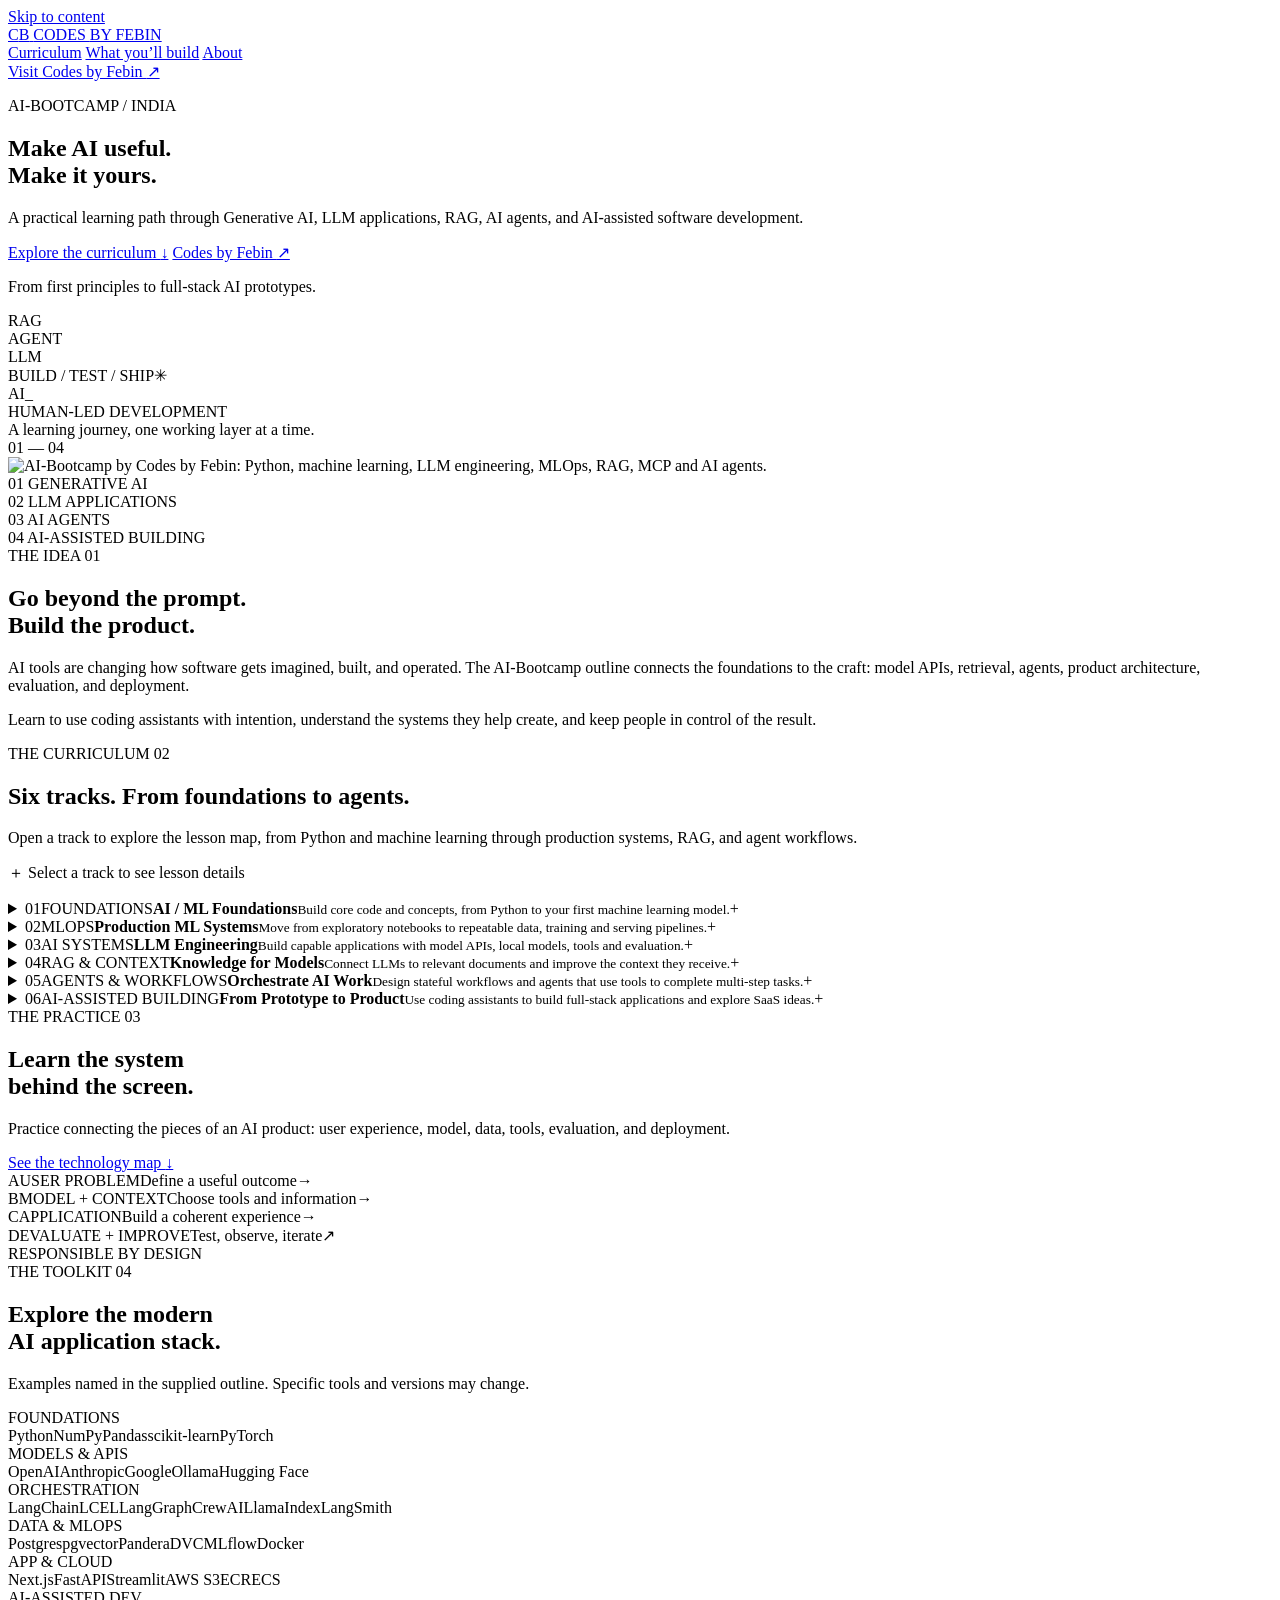
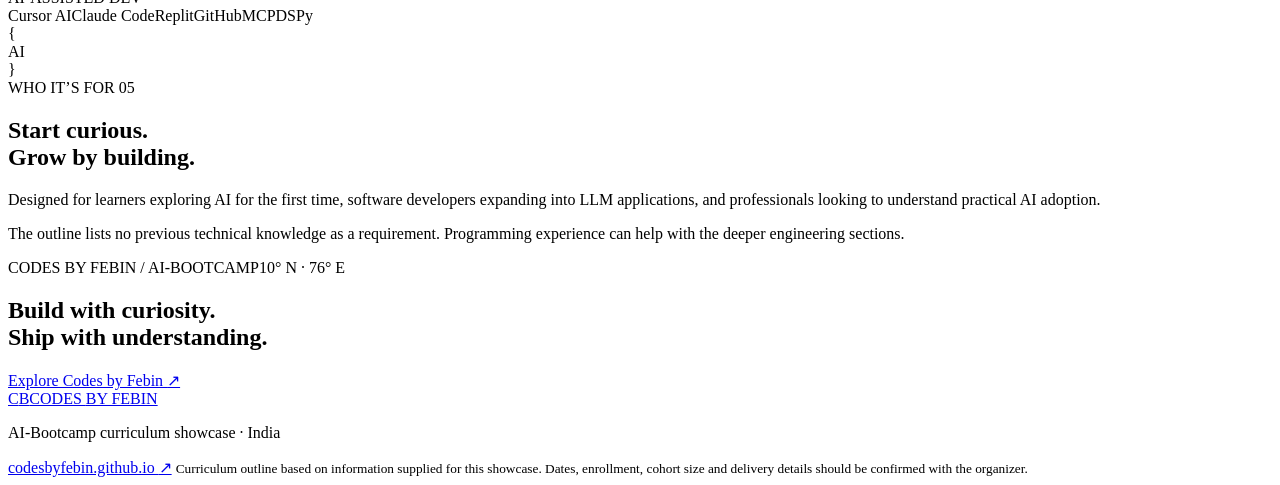
==== site/index.html @ 2dcb8a67 "Add AI-Bootcamp showcase site" ====
<!doctype html>
<html lang="en">
  <head>
    <meta charset="utf-8" />
    <meta name="viewport" content="width=device-width, initial-scale=1" />
    <meta name="theme-color" content="#0b0d0e" />
    <meta name="description" content="Explore the AI-Bootcamp curriculum from Codes by Febin: machine learning, LLM applications, RAG, MLOps and AI agents." />
    <title>AI-Bootcamp — Codes by Febin</title>
    <link rel="preconnect" href="https://fonts.googleapis.com" />
    <link rel="preconnect" href="https://fonts.gstatic.com" crossorigin />
    <link href="https://fonts.googleapis.com/css2?family=DM+Mono:wght@400;500&family=Manrope:wght@400;500;600;700;800&display=swap" rel="stylesheet" />
    <link rel="stylesheet" href="./styles.css" />
    <link rel="stylesheet" href="./curriculum.css" />
  </head>
  <body>
    <a class="skip-link" href="#main">Skip to content</a>
    <header class="site-header">
      <a class="brand" href="#top" aria-label="Codes by Febin home">
        <span class="brand-mark" aria-hidden="true">C<span>B</span></span>
        <span class="brand-name">CODES <span>BY FEBIN</span></span>
      </a>
      <nav class="nav" aria-label="Main navigation">
        <a href="#curriculum">Curriculum</a>
        <a href="#outcomes">What you’ll build</a>
        <a href="#about">About</a>
      </nav>
      <a class="nav-cta" href="https://codesbyfebin.github.io/" target="_blank" rel="noreferrer">Visit Codes by Febin <span aria-hidden="true">↗</span></a>
    </header>

    <main id="main">
      <section class="hero section-wrap" id="top">
        <div class="hero-copy">
          <p class="eyebrow"><span class="live-dot"></span> AI-BOOTCAMP <span class="eyebrow-divider">/</span> INDIA</p>
          <h1>Make AI useful.<br /><span>Make it yours.</span></h1>
          <p class="hero-lede">A practical learning path through Generative AI, LLM applications, RAG, AI agents, and AI-assisted software development.</p>
          <div class="hero-actions">
            <a class="button button-primary" href="#curriculum">Explore the curriculum <span aria-hidden="true">↓</span></a>
            <a class="button button-quiet" href="https://codesbyfebin.github.io/" target="_blank" rel="noreferrer">Codes by Febin <span aria-hidden="true">↗</span></a>
          </div>
          <p class="hero-note">From first principles to full-stack AI prototypes.</p>
        </div>
        <div class="hero-visual" aria-label="Illustration of an AI application workflow">
          <div class="visual-glow"></div>
          <div class="orbit orbit-one"></div><div class="orbit orbit-two"></div>
          <div class="orbit-node node-a"><span>RAG</span></div>
          <div class="orbit-node node-b"><span>AGENT</span></div>
          <div class="orbit-node node-c"><span>LLM</span></div>
          <div class="core-card">
            <div class="core-top"><span class="core-label">BUILD / TEST / SHIP</span><span class="core-spark">✳</span></div>
            <div class="core-symbol">AI<span>_</span></div>
            <div class="core-bottom"><span class="status-dot"></span> HUMAN-LED DEVELOPMENT</div>
          </div>
          <div class="visual-caption">A learning journey, one working layer at a time.</div>
        </div>
        <div class="hero-index" aria-hidden="true">01 <span>—</span> 04</div>
      </section>

      <section class="banner-wrap section-wrap" aria-label="AI-Bootcamp showcase banner">
        <img class="program-banner" src="./assets/ai-bootcamp-banner.svg" alt="AI-Bootcamp by Codes by Febin: Python, machine learning, LLM engineering, MLOps, RAG, MCP and AI agents." />
      </section>

      <section class="signal-strip" aria-label="Boot camp focus areas">
        <div><span>01</span> GENERATIVE AI</div><i></i><div><span>02</span> LLM APPLICATIONS</div><i></i><div><span>03</span> AI AGENTS</div><i></i><div><span>04</span> AI-ASSISTED BUILDING</div>
      </section>

      <section class="intro section-wrap" id="about">
        <div class="section-kicker">THE IDEA <span>01</span></div>
        <div class="intro-grid">
          <h2>Go beyond the prompt.<br /><span>Build the product.</span></h2>
          <div class="intro-text">
            <p>AI tools are changing how software gets imagined, built, and operated. The AI-Bootcamp outline connects the foundations to the craft: model APIs, retrieval, agents, product architecture, evaluation, and deployment.</p>
            <p>Learn to use coding assistants with intention, understand the systems they help create, and keep people in control of the result.</p>
          </div>
        </div>
      </section>

      <section class="curriculum section-wrap" id="curriculum">
        <div class="section-heading">
          <div><div class="section-kicker">THE CURRICULUM <span>02</span></div><h2>Six tracks. From foundations to agents.</h2></div>
          <p>Open a track to explore the lesson map, from Python and machine learning through production systems, RAG, and agent workflows.</p>
        </div>
        <p class="track-hint"><span aria-hidden="true">＋</span> Select a track to see lesson details</p>
        <div class="track-grid">
          <details class="track-card track-lime">
            <summary><span class="track-number">01</span><span class="track-summary"><span class="track-label">FOUNDATIONS</span><strong>AI / ML Foundations</strong><small>Build core code and concepts, from Python to your first machine learning model.</small></span><span class="track-toggle" aria-hidden="true">+</span></summary>
            <ol class="lesson-list">
              <li><b>Python Essentials for AI Engineering</b><span>Data structures, functional patterns, typing, JSON, pathlib, NumPy and Pandas.</span></li>
              <li><b>Mathematics is the Language of AI</b><span>Linear algebra, calculus and probability through practical Python examples.</span></li>
              <li><b>Start Simple: Linear Models</b><span>Build and evaluate an interpretable regression baseline with real data.</span></li>
              <li><b>Essential PyTorch</b><span>Tensors, autograd, data loading, optimizers and complete training loops.</span></li>
            </ol>
          </details>
          <details class="track-card track-violet">
            <summary><span class="track-number">02</span><span class="track-summary"><span class="track-label">MLOPS</span><strong>Production ML Systems</strong><small>Move from exploratory notebooks to repeatable data, training and serving pipelines.</small></span><span class="track-toggle" aria-hidden="true">+</span></summary>
            <ol class="lesson-list">
              <li><b>Understanding Your Data</b><span>Explore distributions, missing values and outliers with Pandas and Seaborn.</span></li>
              <li><b>Data Validation and Pipelines</b><span>Use Pandera, scikit-learn Pipelines and DVC to make preprocessing reliable.</span></li>
              <li><b>Reproducible Training</b><span>Build DVC pipelines, track experiments in MLflow and tune LightGBM models.</span></li>
              <li><b>Model to Service</b><span>Serve a trained model with FastAPI and package it with Docker.</span></li>
              <li><b>Cloud Deployment with AWS</b><span>Work with S3, ECR, ECS and EC2 deployment building blocks.</span></li>
            </ol>
          </details>
          <details class="track-card track-blue">
            <summary><span class="track-number">03</span><span class="track-summary"><span class="track-label">AI SYSTEMS</span><strong>LLM Engineering</strong><small>Build capable applications with model APIs, local models, tools and evaluation.</small></span><span class="track-toggle" aria-hidden="true">+</span></summary>
            <ol class="lesson-list">
              <li><b>Run Models Locally</b><span>Get started with Ollama for private, local AI development.</span></li>
              <li><b>Prompt Engineering</b><span>Use a structured prompt template to improve model instructions.</span></li>
              <li><b>APIs, Structured Output and Tools</b><span>Connect model calls to application logic and typed responses.</span></li>
              <li><b>LangChain Foundations</b><span>Build prompts, Pydantic outputs and a small document RAG pipeline.</span></li>
              <li><b>Model Context Protocol</b><span>Create Python MCP servers and clients, then build a practical todo agent.</span></li>
              <li><b>Dataset Distillation</b><span>Use a teacher model to label data for specialized training and evaluation.</span></li>
              <li><b>Automated Prompt Engineering</b><span>Explore DSPy optimization for a sentiment-analysis workflow.</span></li>
              <li><b>Evaluating LLMs</b><span>Measure quality and reliability rather than relying on impressions.</span></li>
              <li><b>Fine-Tuning LLMs</b><span>Follow a QLoRA workflow from data preparation to evaluation and Hub deployment.</span></li>
            </ol>
          </details>
          <details class="track-card track-orange">
            <summary><span class="track-number">04</span><span class="track-summary"><span class="track-label">RAG &amp; CONTEXT</span><strong>Knowledge for Models</strong><small>Connect LLMs to relevant documents and improve the context they receive.</small></span><span class="track-toggle" aria-hidden="true">+</span></summary>
            <ol class="lesson-list">
              <li><b>Build a Chatbot with Memory</b><span>Create a conversational wellness-coach prototype with LangChain and Streamlit.</span></li>
              <li><b>Cache-Augmented Generation</b><span>Build a local CAG system with LangChain and Ollama.</span></li>
              <li><b>Document Processing</b><span>Extract structured knowledge from PDFs, including images and tables.</span></li>
              <li><b>Effective Chunking</b><span>Compare structure-aware, semantic and model-assisted chunking strategies.</span></li>
              <li><b>Embeddings and Vector Search</b><span>Create semantic search with embeddings and Supabase pgvector.</span></li>
              <li><b>Retrieving the Right Context</b><span>Combine BM25, vector search, reranking and query reformulation such as HyDE.</span></li>
              <li><b>Build a RAG System</b><span>Bring document processing, hybrid search and a local LLM together.</span></li>
            </ol>
          </details>
          <details class="track-card track-mint">
            <summary><span class="track-number">05</span><span class="track-summary"><span class="track-label">AGENTS &amp; WORKFLOWS</span><strong>Orchestrate AI Work</strong><small>Design stateful workflows and agents that use tools to complete multi-step tasks.</small></span><span class="track-toggle" aria-hidden="true">+</span></summary>
            <ol class="lesson-list">
              <li><b>LangGraph: Workflows and Agents</b><span>Build a support-ticket system and compare controlled workflows with flexible agents.</span></li>
              <li><b>Agentic Workflow</b><span>Analyze Reddit posts and generate a report using local models.</span></li>
              <li><b>Talk to Your Database</b><span>Build a database agent with a local LLM, LangChain and Ollama.</span></li>
              <li><b>Local MCP Knowledge Agent</b><span>Make a local-first assistant that can chat with personal files.</span></li>
              <li><b>Agentic RAG Analyst Team</b><span>Coordinate retrieval from market APIs and SEC filings for finance questions.</span></li>
            </ol>
          </details>
          <details class="track-card track-slate">
            <summary><span class="track-number">06</span><span class="track-summary"><span class="track-label">AI-ASSISTED BUILDING</span><strong>From Prototype to Product</strong><small>Use coding assistants to build full-stack applications and explore SaaS ideas.</small></span><span class="track-toggle" aria-hidden="true">+</span></summary>
            <ol class="lesson-list">
              <li><b>Cursor AI and Coding Assistants</b><span>Plan changes, manage context and review generated code with care.</span></li>
              <li><b>Rapid Prototyping</b><span>Explore tools such as v0, Replit and simplified backend services.</span></li>
              <li><b>Full-Stack AI Applications</b><span>Combine a frontend, model API, data store and deployment workflow.</span></li>
              <li><b>LLMOps in Practice</b><span>Bring together testing, evaluation, observability and iteration.</span></li>
            </ol>
          </details>
        </div>
      </section>

      <section class="build section-wrap" id="outcomes">
        <div class="build-copy">
          <div class="section-kicker">THE PRACTICE <span>03</span></div>
          <h2>Learn the system<br />behind the screen.</h2>
          <p>Practice connecting the pieces of an AI product: user experience, model, data, tools, evaluation, and deployment.</p>
          <a class="text-link" href="#stack">See the technology map <span aria-hidden="true">↓</span></a>
        </div>
        <div class="workflow" aria-label="AI product workflow">
          <div class="workflow-row"><span class="workflow-index">A</span><span class="workflow-name">USER PROBLEM</span><span class="workflow-desc">Define a useful outcome</span><span class="workflow-arrow">→</span></div>
          <div class="workflow-row"><span class="workflow-index">B</span><span class="workflow-name">MODEL + CONTEXT</span><span class="workflow-desc">Choose tools and information</span><span class="workflow-arrow">→</span></div>
          <div class="workflow-row"><span class="workflow-index">C</span><span class="workflow-name">APPLICATION</span><span class="workflow-desc">Build a coherent experience</span><span class="workflow-arrow">→</span></div>
          <div class="workflow-row"><span class="workflow-index">D</span><span class="workflow-name">EVALUATE + IMPROVE</span><span class="workflow-desc">Test, observe, iterate</span><span class="workflow-arrow">↗</span></div>
          <div class="workflow-foot"><span class="workflow-led"></span> RESPONSIBLE BY DESIGN</div>
        </div>
      </section>

      <section class="stack section-wrap" id="stack">
        <div class="section-kicker">THE TOOLKIT <span>04</span></div>
        <div class="stack-heading"><h2>Explore the modern<br />AI application stack.</h2><p>Examples named in the supplied outline. Specific tools and versions may change.</p></div>
        <div class="stack-list">
          <div class="stack-row"><span class="stack-label">FOUNDATIONS</span><div class="chips"><span>Python</span><span>NumPy</span><span>Pandas</span><span>scikit-learn</span><span>PyTorch</span></div></div>
          <div class="stack-row"><span class="stack-label">MODELS &amp; APIS</span><div class="chips"><span>OpenAI</span><span>Anthropic</span><span>Google</span><span>Ollama</span><span>Hugging Face</span></div></div>
          <div class="stack-row"><span class="stack-label">ORCHESTRATION</span><div class="chips"><span>LangChain</span><span>LCEL</span><span>LangGraph</span><span>CrewAI</span><span>LlamaIndex</span><span>LangSmith</span></div></div>
          <div class="stack-row"><span class="stack-label">DATA &amp; MLOPS</span><div class="chips"><span>Postgres</span><span>pgvector</span><span>Pandera</span><span>DVC</span><span>MLflow</span><span>Docker</span></div></div>
          <div class="stack-row"><span class="stack-label">APP &amp; CLOUD</span><div class="chips"><span>Next.js</span><span>FastAPI</span><span>Streamlit</span><span>AWS S3</span><span>ECR</span><span>ECS</span></div></div>
          <div class="stack-row"><span class="stack-label">AI-ASSISTED DEV</span><div class="chips"><span>Cursor AI</span><span>Claude Code</span><span>Replit</span><span>GitHub</span><span>MCP</span><span>DSPy</span></div></div>
        </div>
      </section>

      <section class="audience section-wrap">
        <div class="audience-mark" aria-hidden="true">{<br /><span>AI</span><br />}</div>
        <div><div class="section-kicker">WHO IT’S FOR <span>05</span></div><h2>Start curious.<br />Grow by building.</h2></div>
        <div class="audience-copy"><p>Designed for learners exploring AI for the first time, software developers expanding into LLM applications, and professionals looking to understand practical AI adoption.</p><p>The outline lists no previous technical knowledge as a requirement. Programming experience can help with the deeper engineering sections.</p></div>
      </section>

      <section class="closing section-wrap">
        <div class="closing-top"><span class="closing-label">CODES BY FEBIN / AI-BOOTCAMP</span><span class="closing-coordinate">10° N · 76° E</span></div>
        <h2>Build with curiosity.<br /><span>Ship with understanding.</span></h2>
        <a class="button button-primary" href="https://codesbyfebin.github.io/" target="_blank" rel="noreferrer">Explore Codes by Febin <span aria-hidden="true">↗</span></a>
      </section>
    </main>

    <footer class="site-footer section-wrap">
      <a class="brand footer-brand" href="#top" aria-label="Back to top">
        <span class="brand-mark" aria-hidden="true">C<span>B</span></span><span class="brand-name">CODES <span>BY FEBIN</span></span>
      </a>
      <p>AI-Bootcamp curriculum showcase · India</p>
      <a class="footer-link" href="https://codesbyfebin.github.io/" target="_blank" rel="noreferrer">codesbyfebin.github.io <span aria-hidden="true">↗</span></a>
      <small>Curriculum outline based on information supplied for this showcase. Dates, enrollment, cohort size and delivery details should be confirmed with the organizer.</small>
    </footer>
  </body>
</html>
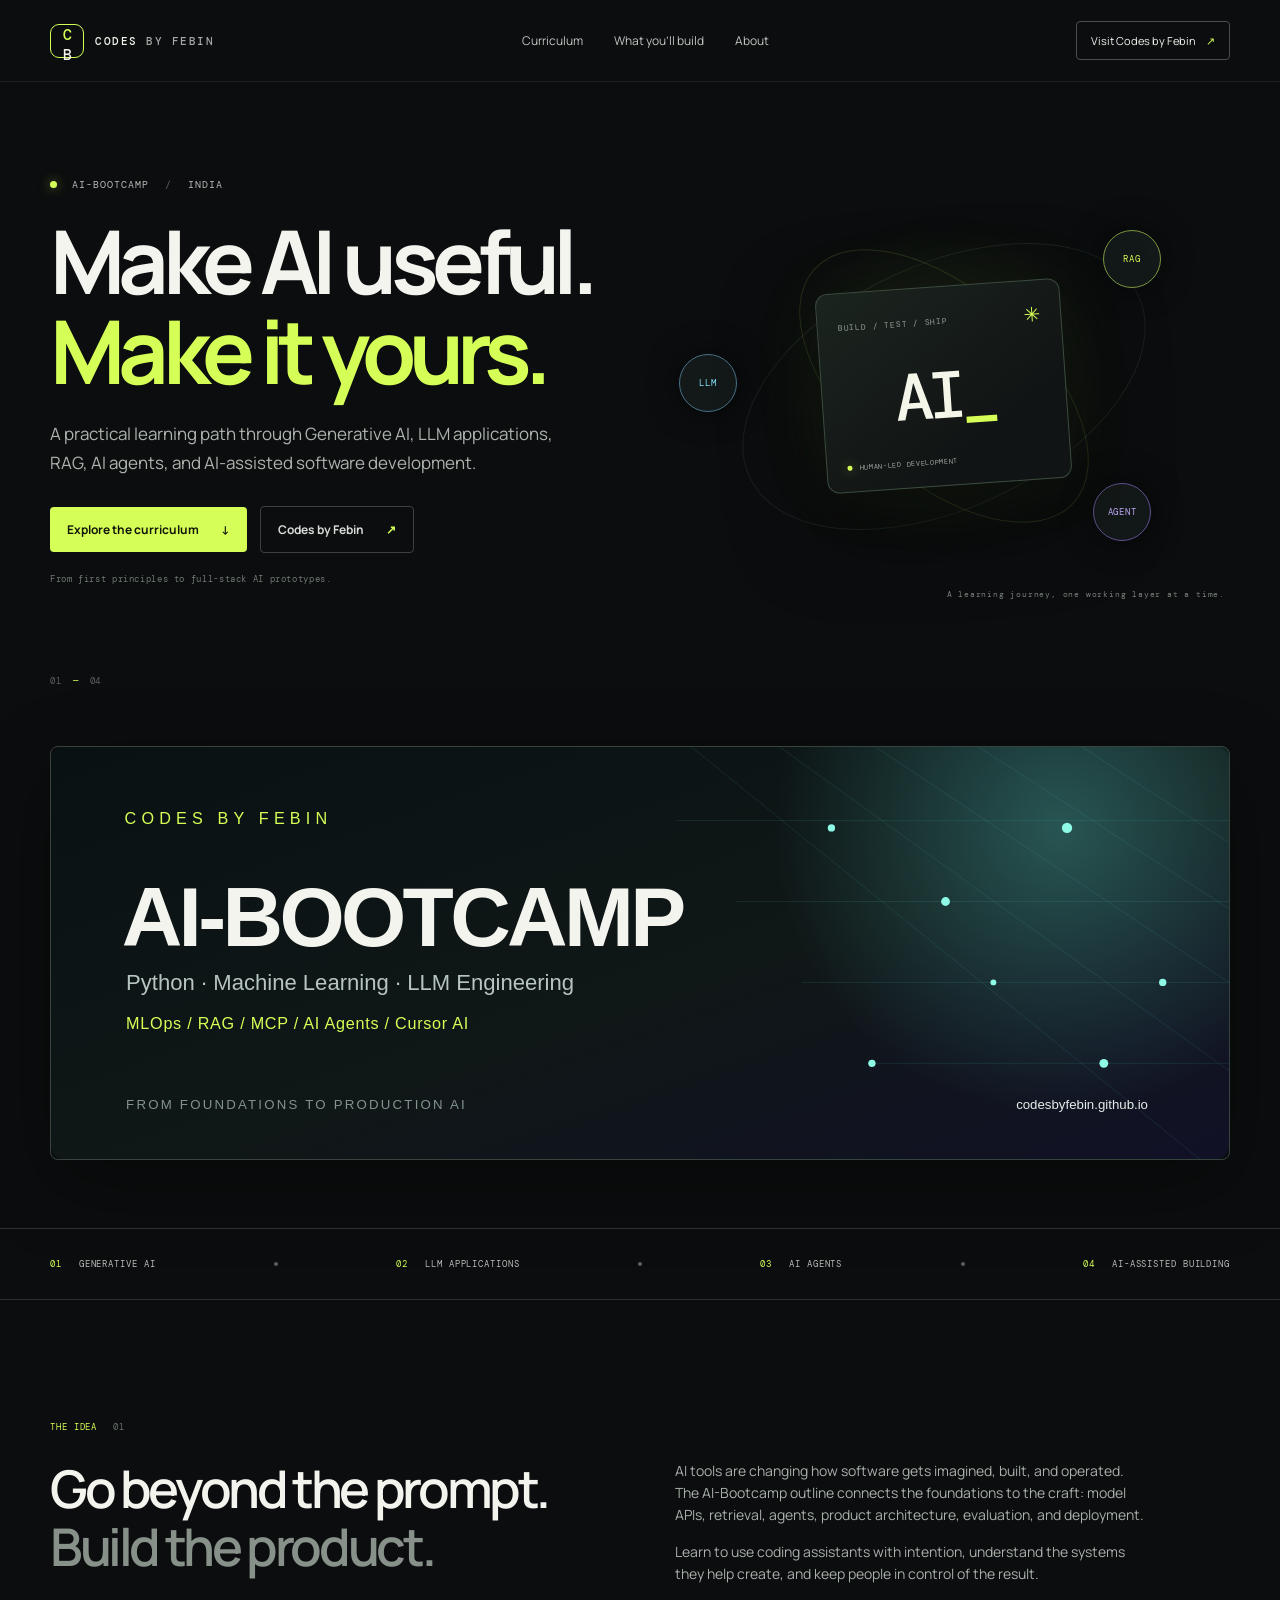
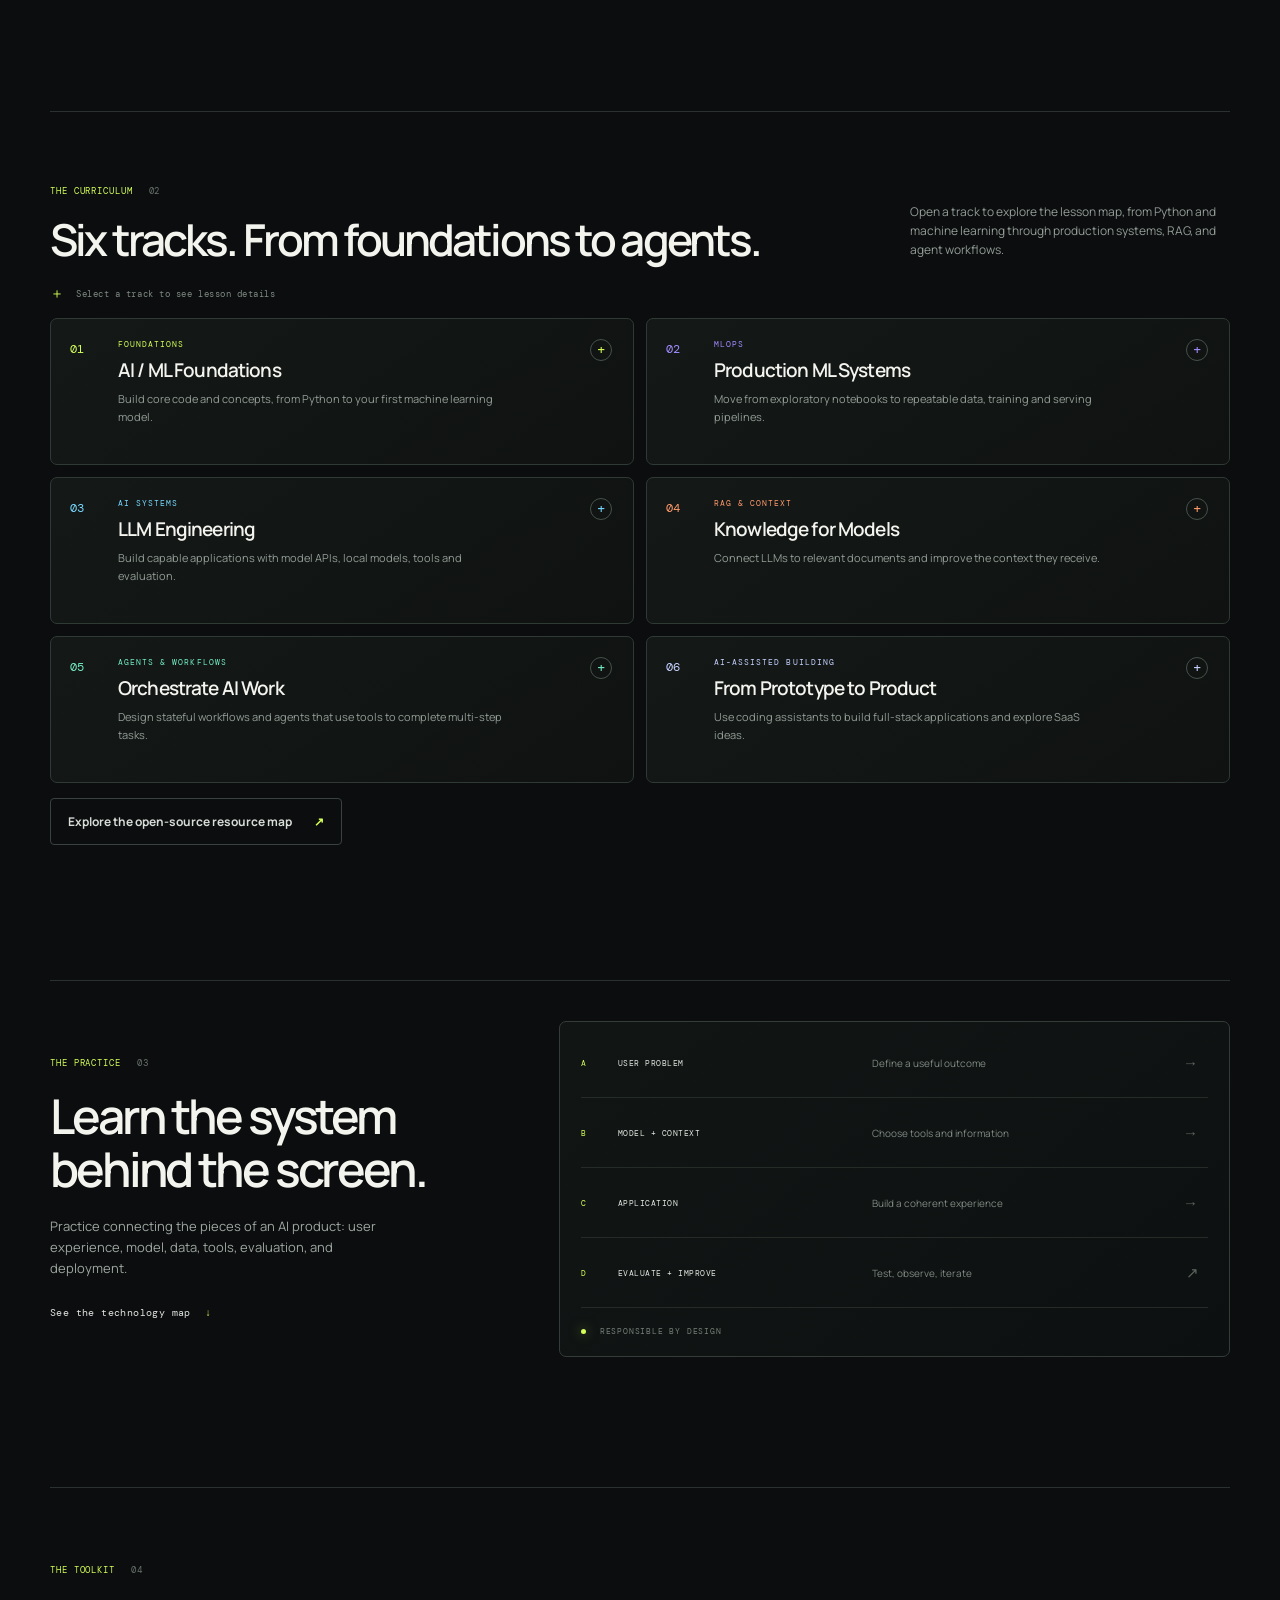
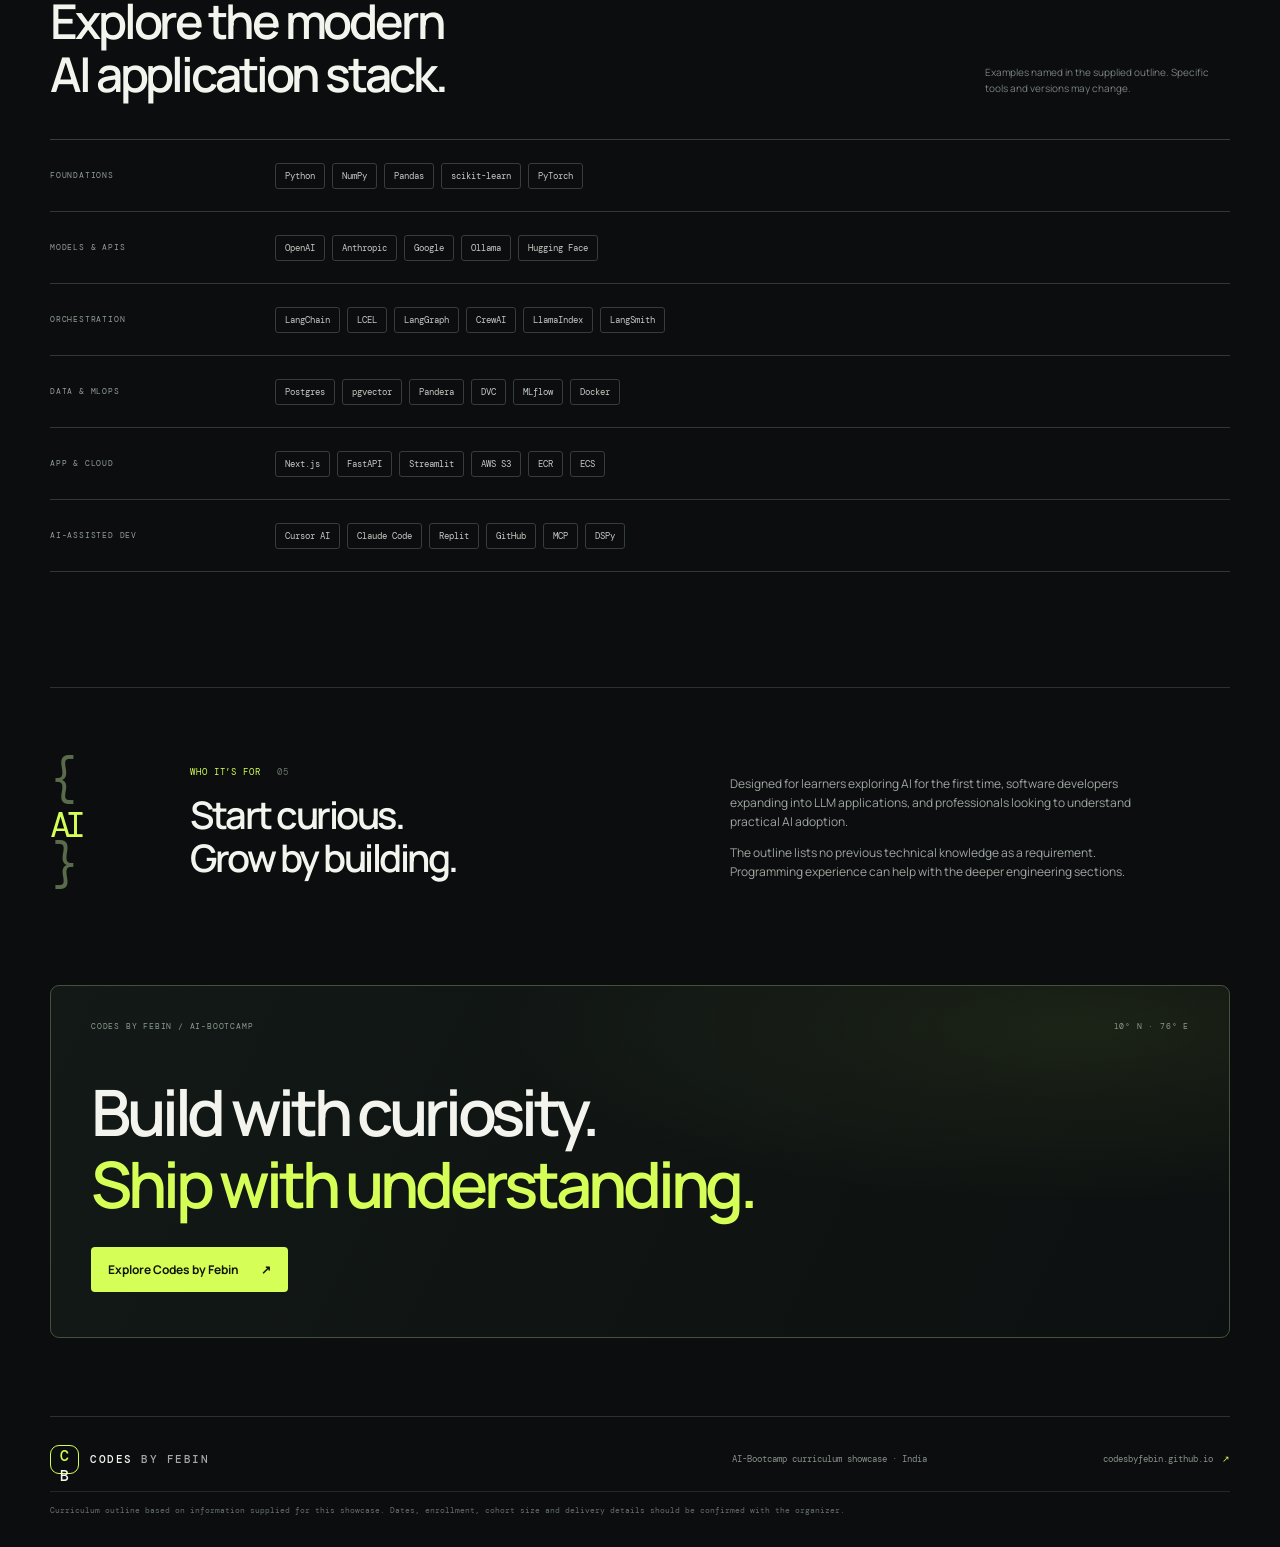
==== commit f5e7834e: "Add curated six-track curriculum and AI resource catalog" ====
--- a/site/index.html
+++ b/site/index.html
@@ -146,7 +146,8 @@
             </ol>
           </details>
         </div>
-      </section>
+      
+        <p><a class="button button-quiet" href="https://github.com/CodesbyFebin/-AI-BOOTCAMP-2026/blob/main/docs/RESOURCE_MAP.md">Explore the open-source resource map <span aria-hidden="true">↗</span></a></p></section>
 
       <section class="build section-wrap" id="outcomes">
         <div class="build-copy">
--- a/site/styles.css
+++ b/site/styles.css
@@ -0,0 +1,3 @@
+:root{--bg:#0b0d0e;--surface:#111516;--ink:#f4f4ef;--muted:#a2a8a4;--line:#2b3130;--lime:#d5ff57;--violet:#a18cff;--blue:#78d9ff;--orange:#ff9a6a;--mono:"DM Mono",monospace;--sans:"Manrope",Arial,sans-serif}*{box-sizing:border-box}html{scroll-behavior:smooth}body{margin:0;background:var(--bg);color:var(--ink);font-family:var(--sans);font-size:15px;line-height:1.6}a{color:inherit;text-decoration:none}.skip-link{position:absolute;left:1rem;top:-5rem;z-index:10;padding:.7rem 1rem;background:var(--lime);color:#10120c}.skip-link:focus{top:1rem}.section-wrap{width:min(1180px,calc(100% - 64px));margin-inline:auto}.site-header{height:82px;padding:0 max(32px,calc((100vw - 1180px)/2));display:flex;align-items:center;justify-content:space-between;border-bottom:1px solid rgba(255,255,255,.08);gap:30px}.brand{display:flex;align-items:center;gap:11px;min-width:max-content}.brand-mark{width:34px;height:34px;border:1px solid var(--lime);border-radius:9px;display:grid;place-items:center;color:var(--lime);font:500 15px var(--mono);letter-spacing:-3px;padding-right:3px}.brand-mark span{color:var(--ink)}.brand-name{font:500 11px var(--mono);letter-spacing:.14em}.brand-name span{color:var(--muted)}.nav{display:flex;gap:31px;color:#c1c6c1;font-size:12px}.nav a:hover,.footer-link:hover{color:var(--lime)}.nav-cta{font-size:11px;border:1px solid #484f4d;border-radius:4px;padding:10px 14px;white-space:nowrap}.nav-cta span,.text-link span{color:var(--lime);margin-left:8px}.hero{min-height:630px;display:grid;grid-template-columns:1.03fr .97fr;align-items:center;position:relative;padding-top:40px;padding-bottom:62px}.hero-copy{position:relative;z-index:1}.eyebrow,.section-kicker,.card-tag,.core-label,.core-bottom,.visual-caption,.hero-note,.hero-index,.closing-label,.closing-coordinate,.workflow-row,.workflow-foot,.stack-label{font-family:var(--mono);letter-spacing:.1em}.eyebrow{font-size:10px;color:#b3bcb5;margin:0 0 22px}.live-dot,.status-dot,.workflow-led{display:inline-block;width:7px;height:7px;border-radius:50%;background:var(--lime);box-shadow:0 0 12px #d5ff5788;margin-right:8px}.eyebrow-divider{padding:0 9px;color:#56605b}.hero h1{font-size:clamp(52px,7vw,88px);line-height:1.03;letter-spacing:-.075em;margin:0 0 24px;font-weight:700}.hero h1 span{color:var(--lime)}.hero-lede{max-width:510px;color:#adb4ae;font-size:17px;line-height:1.7;margin:0 0 28px}.hero-actions{display:flex;align-items:center;gap:13px;flex-wrap:wrap}.button{display:inline-flex;align-items:center;gap:22px;border-radius:4px;padding:13px 17px;font-size:12px;font-weight:700;transition:transform .2s ease,background .2s ease}.button:hover{transform:translateY(-2px)}.button-primary{background:var(--lime);color:#12150a}.button-primary:hover{background:#e1ff83}.button-quiet{color:#d7dcd7;border:1px solid #3a4240}.button-quiet span{color:var(--lime)}.hero-note{font-size:9px;color:#707a73;margin-top:19px;letter-spacing:.07em}.hero-visual{height:440px;position:relative;display:grid;place-items:center}.visual-glow{position:absolute;width:350px;height:350px;border-radius:50%;background:radial-gradient(circle,#93d96018 0,transparent 68%);filter:blur(10px)}.orbit{position:absolute;border:1px solid #7f9a7a25;border-radius:50%;transform:rotate(-25deg)}.orbit-one{width:430px;height:245px}.orbit-two{width:350px;height:190px;transform:rotate(42deg);border-color:#c4ff5d24}.core-card{position:relative;width:245px;height:200px;border:1px solid #3c4c3f;background:linear-gradient(145deg,#1b241f,#111414 72%);border-radius:12px;box-shadow:0 28px 90px #0008,0 0 80px #ccff5510;padding:18px 20px;display:flex;flex-direction:column;justify-content:space-between;transform:rotate(-4deg)}.core-top,.core-bottom{display:flex;align-items:center;justify-content:space-between}.core-label{font-size:8px;color:#94a29a}.core-spark{font-size:20px;color:var(--lime)}.core-symbol{font:500 66px var(--mono);letter-spacing:-.1em;color:#f3f6e9;text-align:center;line-height:1}.core-symbol span{color:var(--lime);animation:blink 1.15s steps(2,start) infinite}.core-bottom{font-size:7px;color:#9da9a0;justify-content:flex-start}.status-dot{width:5px;height:5px;margin-right:7px}.orbit-node{position:absolute;width:58px;height:58px;display:grid;place-items:center;background:#131918;border:1px solid #38423d;border-radius:50%;color:#cad3c9;font:9px var(--mono);letter-spacing:.08em;box-shadow:0 0 30px #0008}.node-a{top:64px;right:69px;color:var(--lime);border-color:#7d9741}.node-b{bottom:65px;right:79px;color:#c2adff;border-color:#625291}.node-c{top:188px;left:21px;color:#8ce3ff;border-color:#497286}.visual-caption{position:absolute;bottom:5px;right:5px;color:#78817b;font-size:8px}.hero-index{position:absolute;bottom:24px;left:0;color:#59625d;font-size:9px}.hero-index span{padding:0 5px;color:var(--lime)}.signal-strip{height:72px;padding:0 max(32px,calc((100vw - 1180px)/2));border-top:1px solid var(--line);border-bottom:1px solid var(--line);display:flex;align-items:center;justify-content:space-between;color:#b6bdb7;font:9px var(--mono);letter-spacing:.1em}.signal-strip div span{color:var(--lime);margin-right:11px}.signal-strip i{width:4px;height:4px;background:#58605b;border-radius:50%}.intro{padding-top:120px;padding-bottom:125px}.section-kicker{color:var(--lime);font-size:9px;margin-bottom:25px}.section-kicker span{color:#69736c;margin-left:10px}.intro-grid{display:grid;grid-template-columns:1fr 1fr;gap:70px;align-items:start}.intro h2,.section-heading h2,.build h2,.stack h2,.audience h2,.closing h2{font-size:clamp(32px,4.1vw,52px);line-height:1.12;letter-spacing:-.065em;margin:0;font-weight:600}.intro h2 span{color:#87918a}.intro-text{max-width:470px;color:#a8b0aa;font-size:14px}.intro-text p:first-child{margin-top:0}.intro-text p:last-child{margin-bottom:0}.curriculum{padding:72px 0 120px;border-top:1px solid var(--line)}.section-heading{display:flex;justify-content:space-between;align-items:end;gap:40px;margin-bottom:37px}.section-heading .section-kicker{margin-bottom:17px}.section-heading p{color:#939d96;font-size:12px;max-width:320px;margin:0 0 5px}.section-heading h2{font-size:clamp(30px,3.6vw,44px)}.curriculum-grid{display:grid;grid-template-columns:repeat(2,1fr);gap:14px}.curriculum-card{position:relative;min-height:305px;border-radius:8px;padding:22px 25px 25px;overflow:hidden;color:#11140f}.card-lime{background:var(--lime)}.card-violet{background:var(--violet)}.card-blue{background:var(--blue)}.card-orange{background:var(--orange)}.card-top{display:flex;justify-content:space-between;align-items:center}.part-number{font:13px var(--mono);opacity:.65}.card-tag{font-size:8px;opacity:.75}.curriculum-card h3{font-size:29px;line-height:1.12;letter-spacing:-.06em;margin:27px 0 11px}.curriculum-card p{font-size:11px;line-height:1.6;max-width:390px;margin:0 0 14px;opacity:.8}.curriculum-card ul{list-style:none;padding:0;margin:0;display:grid;gap:4px;font-size:10px}.curriculum-card li:before{content:"↳";margin-right:8px;opacity:.6}.card-arrow{position:absolute;bottom:21px;right:24px;font-size:20px;opacity:.6}.build{display:grid;grid-template-columns:.78fr 1.22fr;gap:80px;align-items:center;padding-top:40px;padding-bottom:130px;border-top:1px solid var(--line)}.build-copy .section-kicker{margin-bottom:18px}.build h2{font-size:clamp(34px,4.1vw,48px)}.build-copy p{max-width:345px;color:#9ea7a0;font-size:13px;margin:20px 0}.text-link{font:10px var(--mono);letter-spacing:.04em;color:#e1e5e0}.workflow{border:1px solid #343c38;border-radius:7px;padding:6px 21px;background:linear-gradient(140deg,#111615,#0d1010)}.workflow-row{height:70px;display:grid;grid-template-columns:25px 1.2fr 1.5fr 22px;align-items:center;border-bottom:1px solid #252c28;gap:12px;font-size:8px;letter-spacing:.06em}.workflow-index{color:var(--lime)}.workflow-name{color:#e1e7df}.workflow-desc{color:#7f8a82;font:10px var(--sans);letter-spacing:0}.workflow-arrow{color:#59645c;font-size:15px}.workflow-row:last-of-type .workflow-arrow{color:var(--lime)}.workflow-foot{padding:17px 0 12px;color:#758078;font-size:8px}.workflow-led{width:5px;height:5px}.stack{padding-top:75px;padding-bottom:115px;border-top:1px solid var(--line)}.stack .section-kicker{margin-bottom:16px}.stack-heading{display:flex;justify-content:space-between;align-items:end;margin-bottom:38px;gap:30px}.stack h2{font-size:clamp(34px,4vw,48px)}.stack-heading p{font-size:10px;color:#79837c;max-width:245px;margin-bottom:5px}.stack-list{border-top:1px solid #36403a}.stack-row{min-height:72px;border-bottom:1px solid #303834;display:grid;grid-template-columns:205px 1fr;align-items:center;gap:20px}.stack-label{font-size:8px;color:#929d95}.chips{display:flex;gap:7px;flex-wrap:wrap}.chips span{font:9px var(--mono);padding:6px 9px;border:1px solid #353f39;border-radius:3px;color:#c3cbc4}.audience{display:grid;grid-template-columns:100px 1fr 1fr;gap:40px;align-items:center;padding-top:70px;padding-bottom:100px;border-top:1px solid var(--line)}.audience-mark{font:48px/.88 var(--mono);color:#596b4b;letter-spacing:-.12em}.audience-mark span{color:var(--lime);font-size:35px}.audience .section-kicker{margin-bottom:14px}.audience h2{font-size:38px}.audience-copy{color:#9ea7a0;font-size:12px;max-width:430px}.audience-copy p:last-child{margin-bottom:0}.closing{padding:35px 40px 45px;border:1px solid #46513b;border-radius:9px;background:radial-gradient(ellipse at 88% 12%,#caff5612,transparent 40%),linear-gradient(115deg,#121916,#0d1010);margin-bottom:78px}.closing-top{display:flex;justify-content:space-between;color:#8d9b90;font:8px var(--mono);letter-spacing:.12em}.closing h2{font-size:clamp(34px,5.5vw,64px);margin:45px 0 28px}.closing h2 span{color:var(--lime)}.site-footer{border-top:1px solid var(--line);padding-top:27px;padding-bottom:30px;display:grid;grid-template-columns:1fr 1fr auto;gap:8px 20px;align-items:center}.footer-brand .brand-mark{width:29px;height:29px}.site-footer p,.footer-link{font:9px var(--mono);color:#89928b}.site-footer p{text-align:center}.footer-link{text-align:right}.footer-link span{color:var(--lime);margin-left:4px}.site-footer small{grid-column:1/-1;color:#657069;font:8px/1.6 var(--mono);padding-top:12px;border-top:1px solid #222a25;margin-top:9px}@keyframes blink{to{visibility:hidden}}@media(max-width:860px){.site-header{padding-inline:24px}.nav{gap:17px}.section-wrap{width:calc(100% - 48px)}.hero{min-height:580px;grid-template-columns:1fr .78fr}.hero-visual{transform:scale(.86);margin-inline:-25px}.hero h1{font-size:clamp(50px,7.5vw,70px)}.signal-strip{padding-inline:24px}.signal-strip div{font-size:8px}.build{gap:36px}.audience{grid-template-columns:68px 1fr 1fr;gap:24px}.stack-row{grid-template-columns:160px 1fr}}@media(max-width:640px){.site-header{height:auto;min-height:72px;padding:15px 20px;flex-wrap:wrap;gap:13px}.brand-name{font-size:10px}.nav{order:3;width:100%;justify-content:space-between;border-top:1px solid #252c28;padding-top:12px;gap:10px}.nav a{font-size:10px}.nav-cta{font-size:9px;padding:8px 10px}.section-wrap{width:calc(100% - 40px)}.hero{display:block;padding-top:65px;padding-bottom:46px;min-height:unset}.hero h1{font-size:clamp(49px,14vw,72px)}.hero-lede{font-size:15px}.hero-visual{height:320px;transform:none;margin:25px 0 12px}.orbit-one{width:min(360px,95vw);height:210px}.orbit-two{width:min(300px,80vw);height:170px}.core-card{transform:scale(.85) rotate(-4deg)}.node-a{right:20px;top:34px}.node-b{right:29px;bottom:30px}.node-c{left:7px}.visual-caption{font-size:7px;right:4px;bottom:0}.hero-index{display:none}.signal-strip{height:auto;padding:18px 20px;display:grid;grid-template-columns:1fr 1fr;gap:15px;font-size:8px}.signal-strip i{display:none}.intro{padding-top:78px;padding-bottom:83px}.intro-grid{grid-template-columns:1fr;gap:17px}.intro h2,.section-heading h2,.build h2,.stack h2{font-size:36px}.curriculum{padding-top:60px;padding-bottom:83px}.section-heading{display:block}.section-heading p{margin-top:15px}.curriculum-grid{grid-template-columns:1fr}.curriculum-card{min-height:280px}.build{grid-template-columns:1fr;gap:30px;padding-bottom:82px}.workflow{padding-inline:13px}.workflow-row{grid-template-columns:18px 1.1fr 1.3fr 15px;gap:7px;font-size:7px}.workflow-desc{font-size:9px}.stack{padding-top:62px;padding-bottom:75px}.stack-heading{display:block}.stack-heading p{margin-top:16px}.stack-row{grid-template-columns:1fr;gap:8px;padding:14px 0}.stack-label{font-size:8px}.chips span{font-size:8px;padding:5px 7px}.audience{grid-template-columns:50px 1fr;gap:20px;padding-top:55px;padding-bottom:70px}.audience-mark{font-size:35px}.audience-mark span{font-size:27px}.audience h2{font-size:31px}.audience-copy{grid-column:2;font-size:11px}.closing{padding:26px 22px 30px;margin-bottom:54px}.closing-top{font-size:7px}.closing h2{font-size:clamp(34px,10vw,48px);margin:40px 0 25px}.site-footer{grid-template-columns:1fr auto;gap:7px}.site-footer p{grid-row:2;grid-column:1;text-align:left;margin:2px 0}.footer-link{grid-column:2;grid-row:1/3;font-size:8px}.site-footer small{font-size:7px}}@media(prefers-reduced-motion:reduce){html{scroll-behavior:auto}*,*::before,*::after{animation-duration:.01ms!important;animation-iteration-count:1!important;transition-duration:.01ms!important}}
+
+.banner-wrap{margin-top:34px;margin-bottom:68px}.program-banner{display:block;width:100%;height:auto;border:1px solid #37443e;border-radius:8px;box-shadow:0 24px 80px #0005}@media(max-width:640px){.banner-wrap{margin-top:15px;margin-bottom:45px}.program-banner{border-radius:5px}}
--- a/site/curriculum.css
+++ b/site/curriculum.css
@@ -0,0 +1 @@
+.track-hint{margin:-17px 0 15px;color:#7f8b82;font:9px var(--mono);letter-spacing:.06em}.track-hint span{color:var(--lime);font-size:14px;vertical-align:-1px;margin-right:6px}.track-grid{display:grid;grid-template-columns:repeat(2,minmax(0,1fr));gap:12px}.track-card{align-self:start;background:linear-gradient(145deg,#141918,#0f1211);border:1px solid #303a34;border-radius:7px;overflow:hidden;transition:border-color .2s ease,transform .2s ease}.track-card:hover,.track-card[open]{border-color:#65734e}.track-card summary{list-style:none;cursor:pointer;display:grid;grid-template-columns:34px 1fr 24px;gap:14px;align-items:start;padding:20px 19px;min-height:145px}.track-card summary::-webkit-details-marker{display:none}.track-card summary:focus-visible{outline:2px solid var(--lime);outline-offset:-4px;border-radius:7px}.track-number{font:12px var(--mono);color:var(--track-accent);padding-top:2px}.track-summary{display:flex;flex-direction:column}.track-label{font:8px var(--mono);letter-spacing:.13em;color:var(--track-accent);margin-bottom:10px}.track-summary strong{font-size:19px;line-height:1.22;letter-spacing:-.045em;font-weight:600}.track-summary small{font:11px/1.55 var(--sans);color:#929d95;margin-top:8px;max-width:390px}.track-toggle{width:22px;height:22px;border:1px solid #465148;border-radius:50%;display:grid;place-items:center;color:var(--track-accent);font:14px var(--mono);transition:transform .2s ease,background .2s ease}.track-card[open] .track-toggle{transform:rotate(45deg);background:#222b21}.track-lime{--track-accent:var(--lime)}.track-violet{--track-accent:var(--violet)}.track-blue{--track-accent:var(--blue)}.track-orange{--track-accent:var(--orange)}.track-mint{--track-accent:#73edc4}.track-slate{--track-accent:#c6d2ff}.lesson-list{counter-reset:lesson;list-style:none;margin:0;padding:0 19px 16px 67px;border-top:1px solid #252d28}.lesson-list li{counter-increment:lesson;position:relative;padding:13px 0 11px;border-bottom:1px solid #232a25}.lesson-list li:last-child{border-bottom:0}.lesson-list li::before{content:counter(lesson,decimal-leading-zero);position:absolute;left:-44px;top:15px;color:#68756b;font:8px var(--mono)}.lesson-list b{display:block;color:#dbe1db;font-size:11px;font-weight:600;line-height:1.4}.lesson-list span{display:block;color:#89958c;font-size:10px;line-height:1.55;margin-top:4px}@media(max-width:640px){.track-grid{grid-template-columns:1fr}.track-card summary{min-height:unset;padding:17px 15px;grid-template-columns:28px 1fr 22px;gap:10px}.track-summary strong{font-size:18px}.lesson-list{padding-left:54px;padding-right:14px}.lesson-list li::before{left:-34px}}
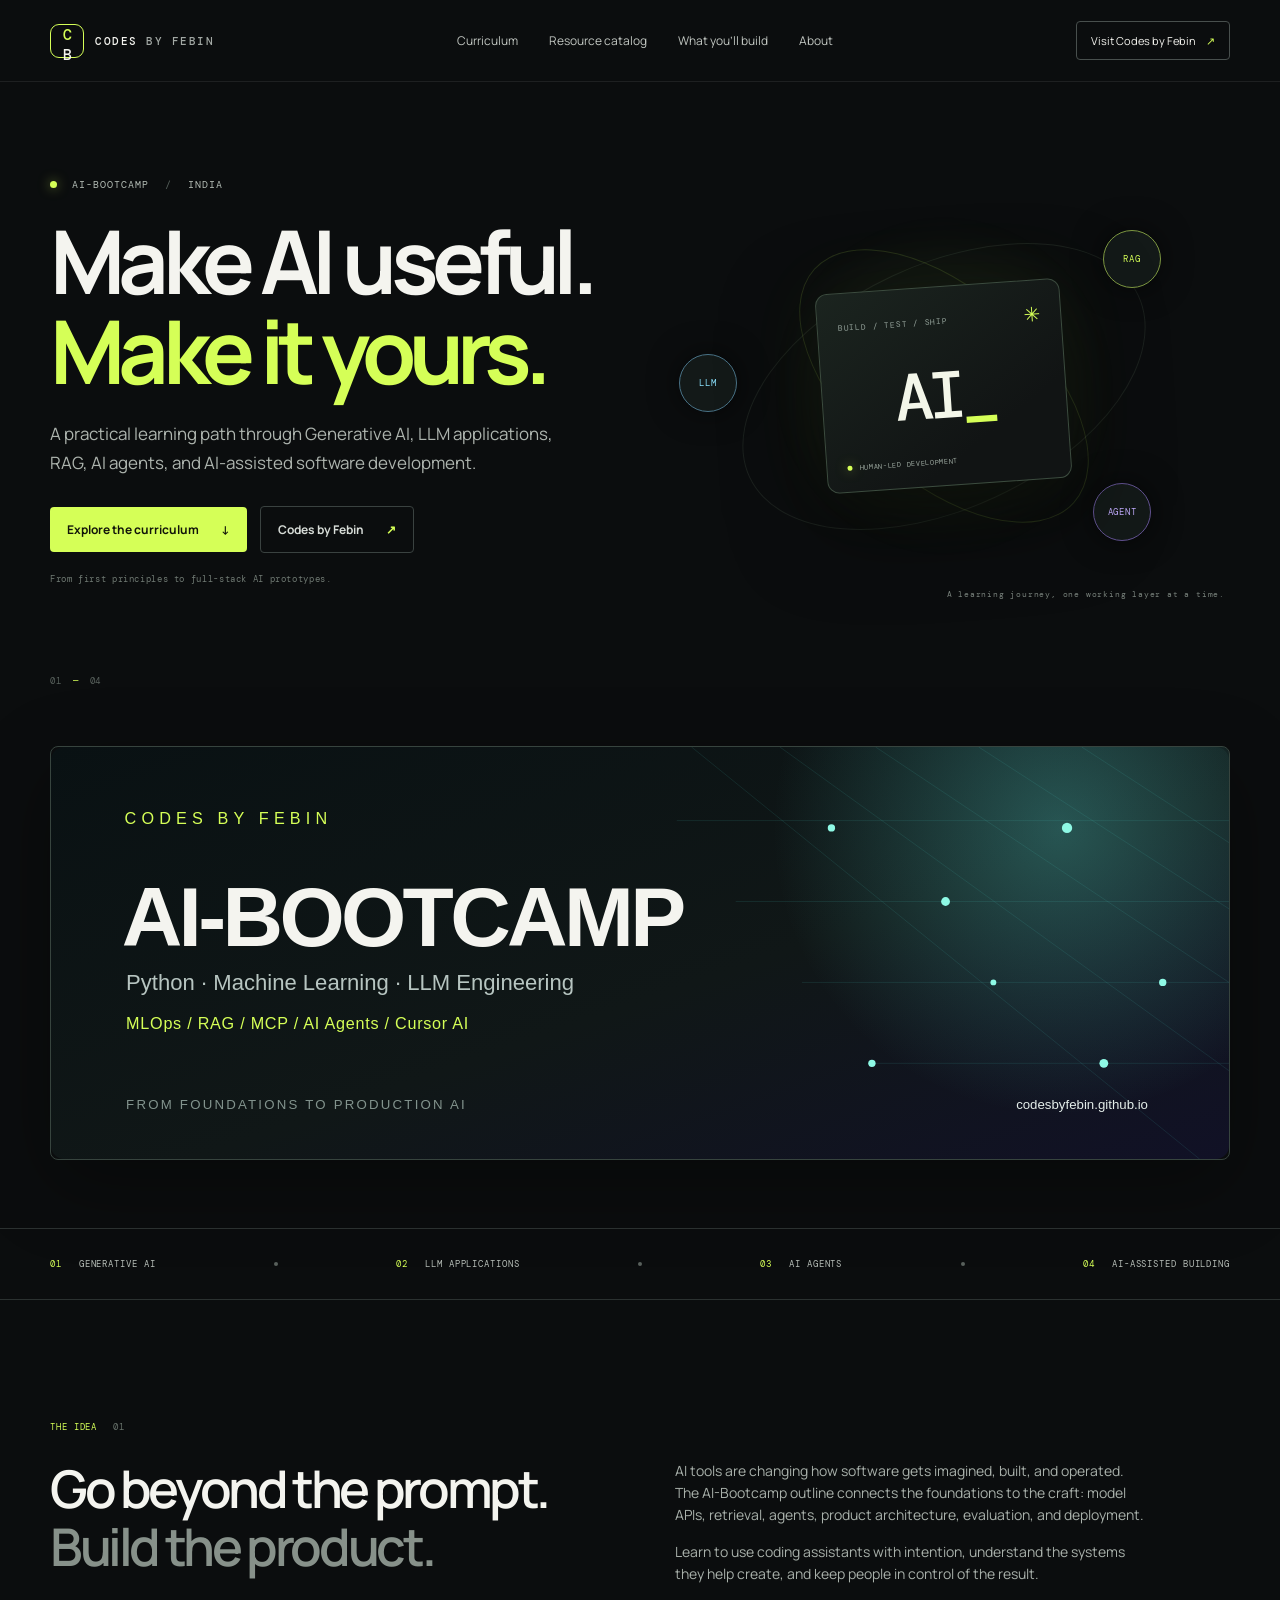
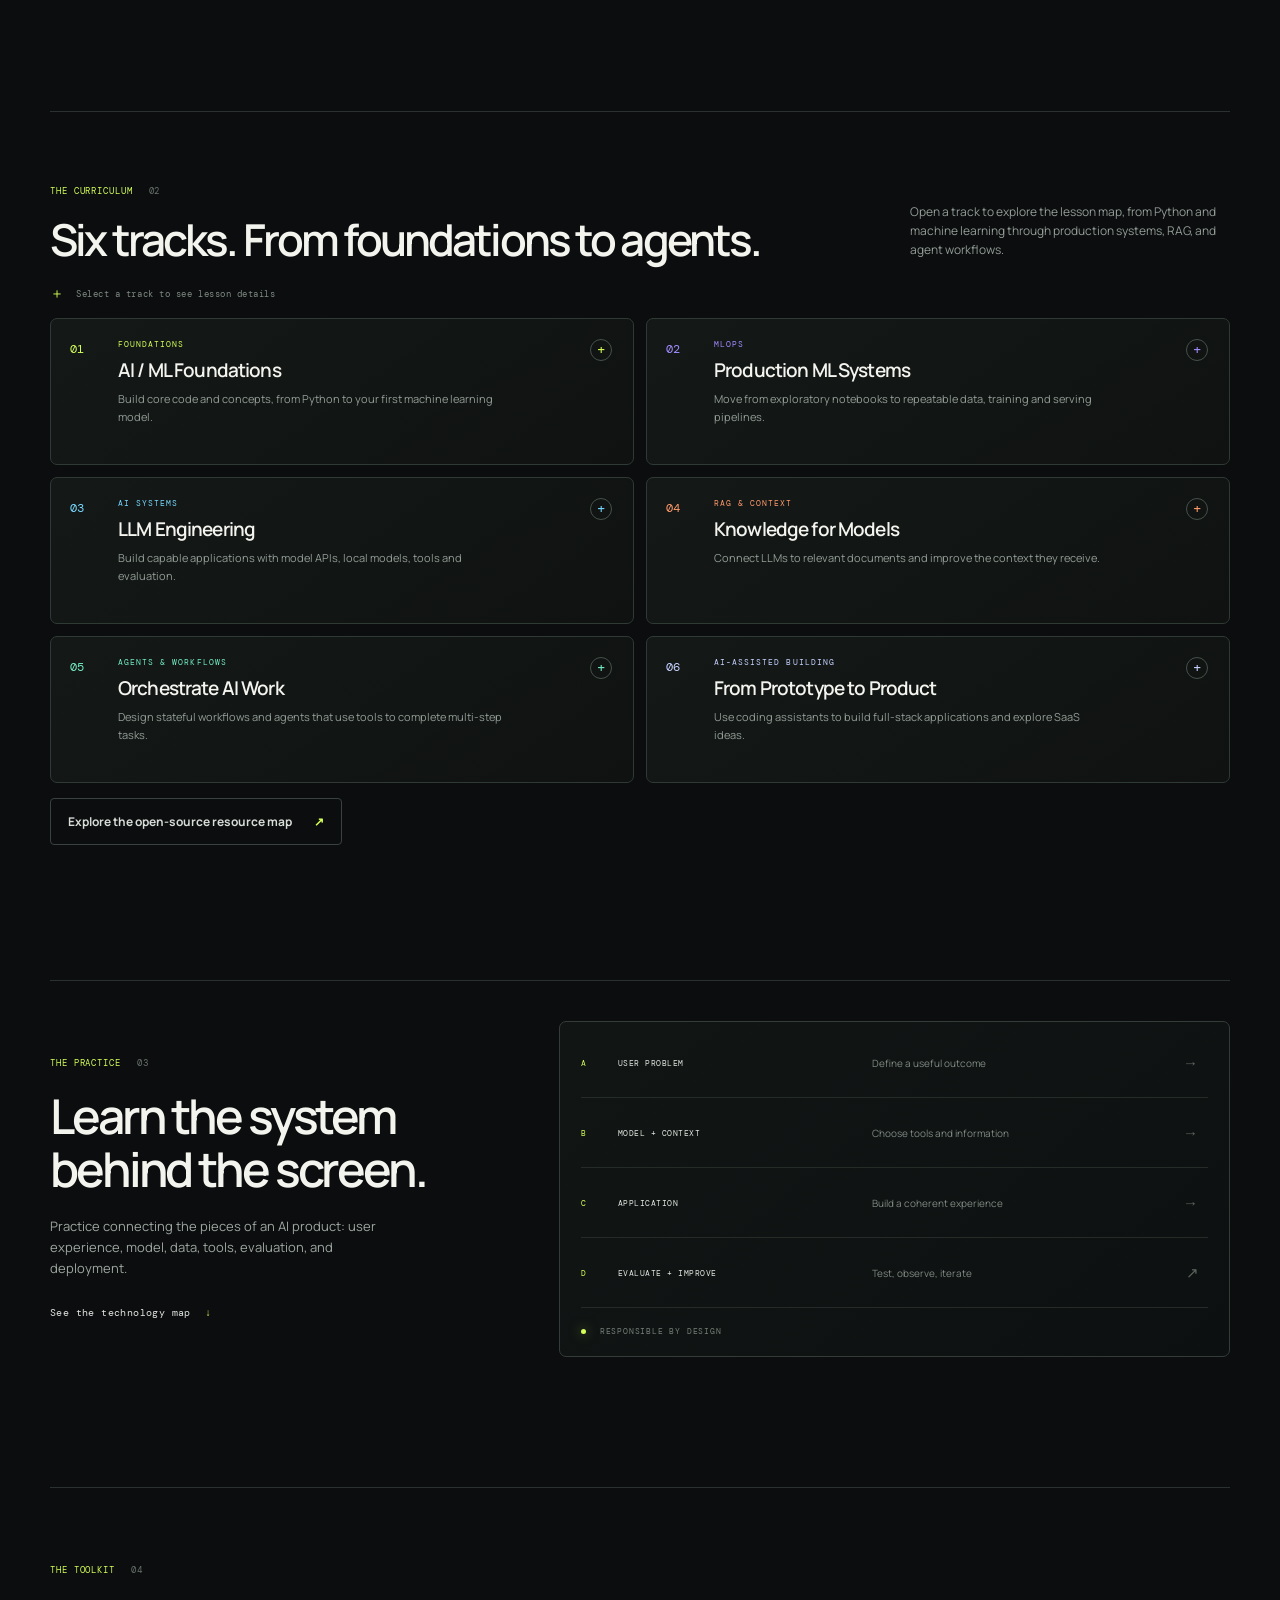
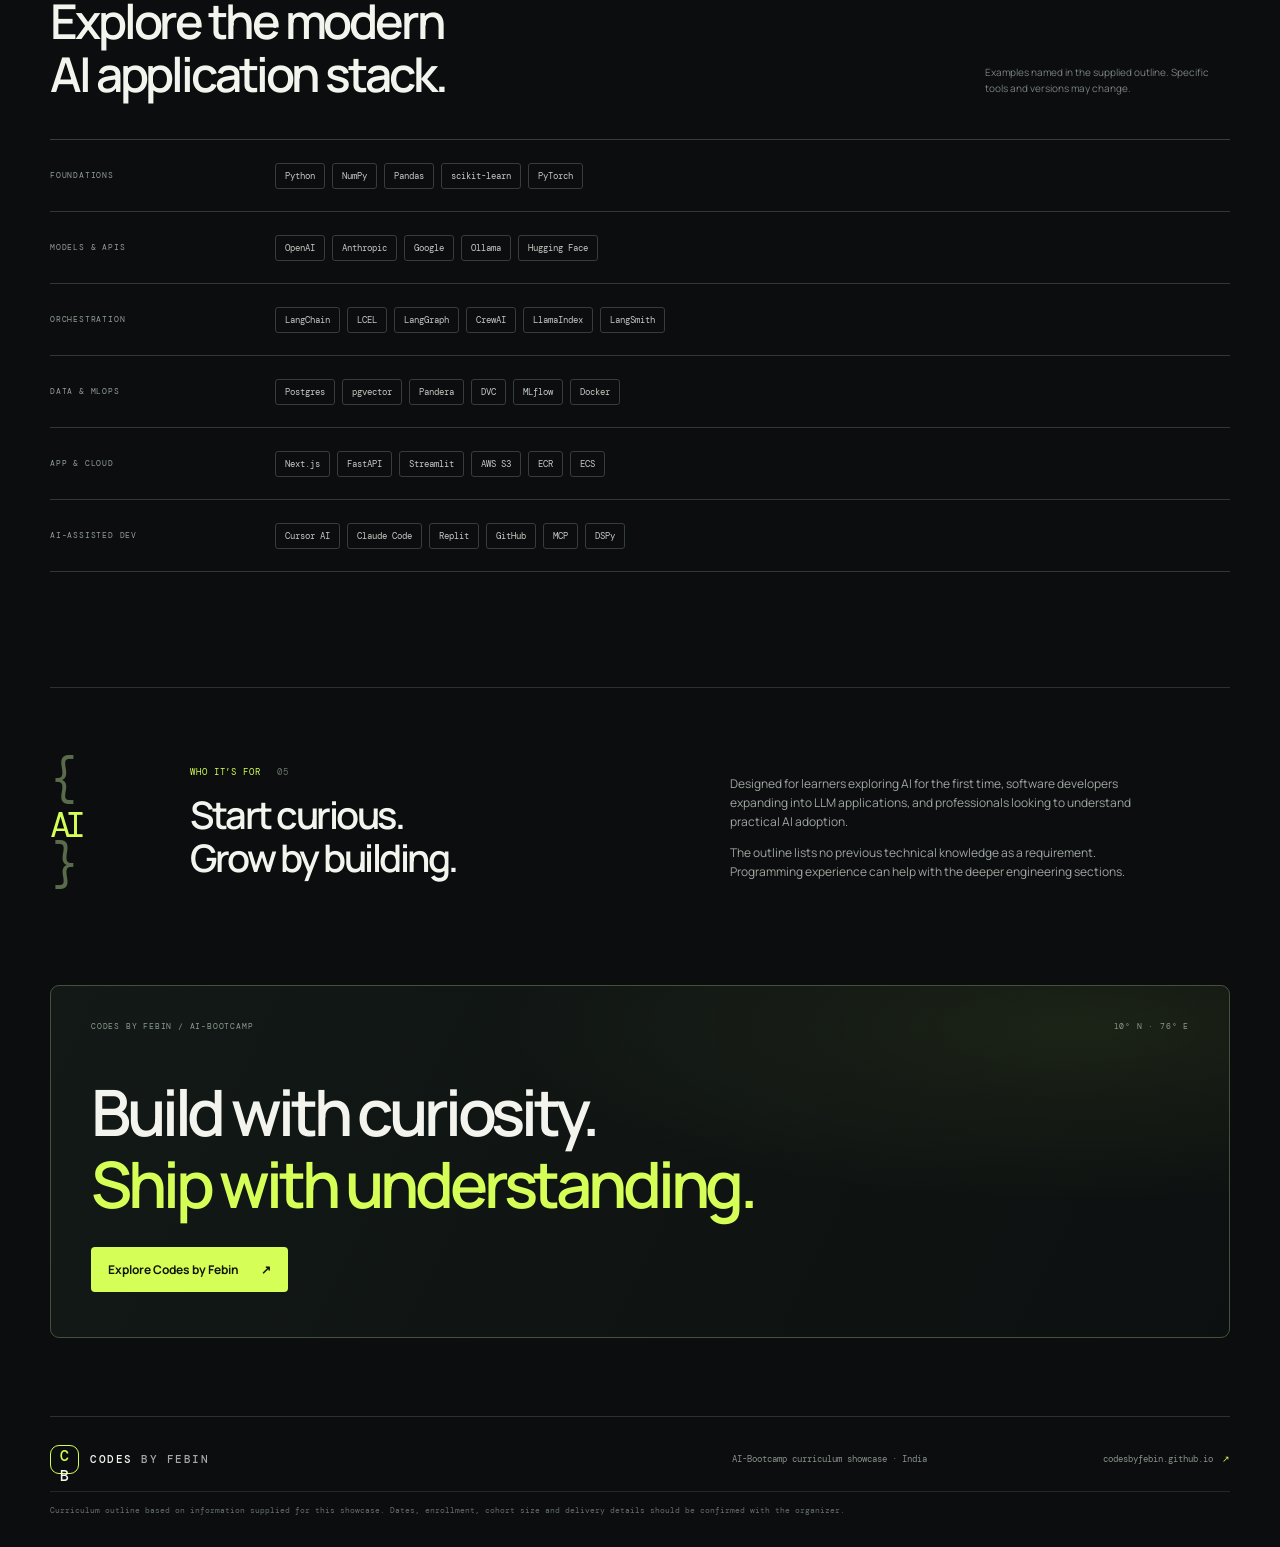
==== commit ef6a6ca8: "Add searchable Pages catalog for bootcamp resources" ====
--- a/site/index.html
+++ b/site/index.html
@@ -21,6 +21,7 @@
       </a>
       <nav class="nav" aria-label="Main navigation">
         <a href="#curriculum">Curriculum</a>
+        <a href="./catalog.html">Resource catalog</a>
         <a href="#outcomes">What you’ll build</a>
         <a href="#about">About</a>
       </nav>
